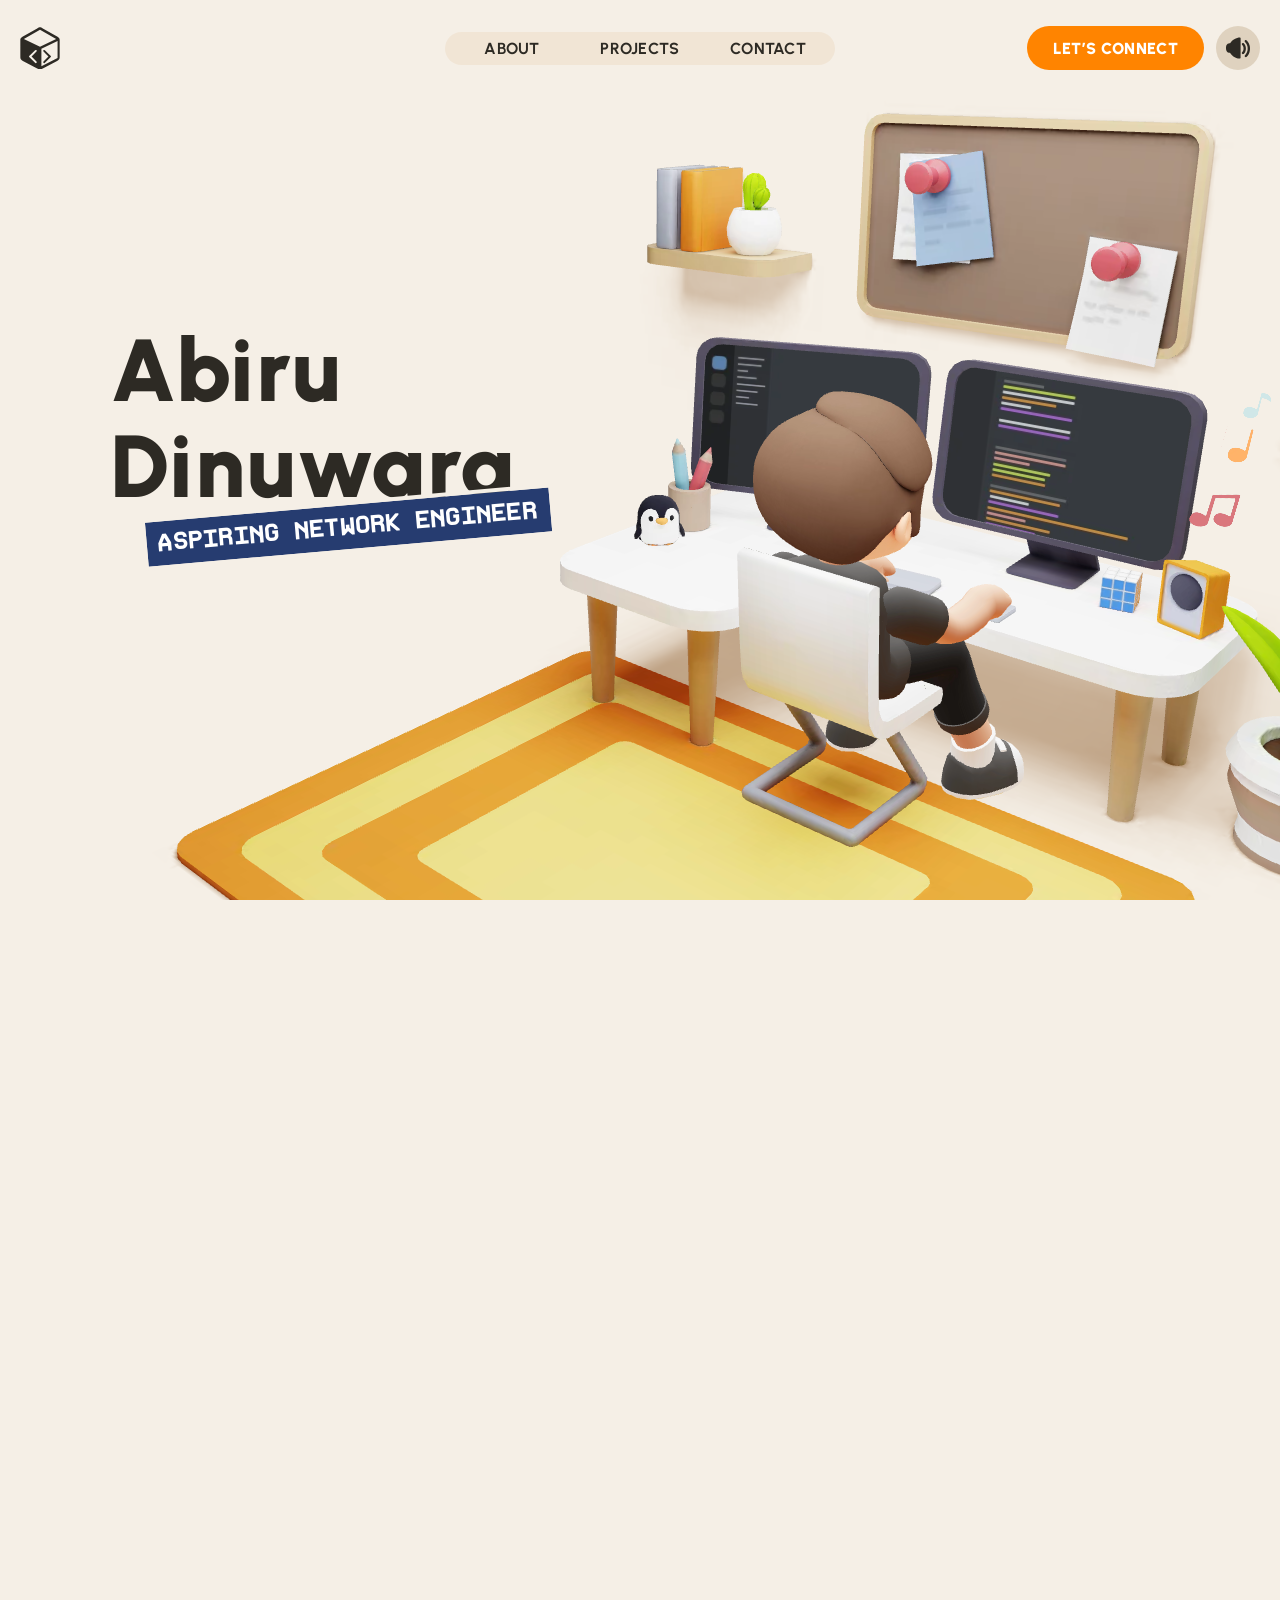
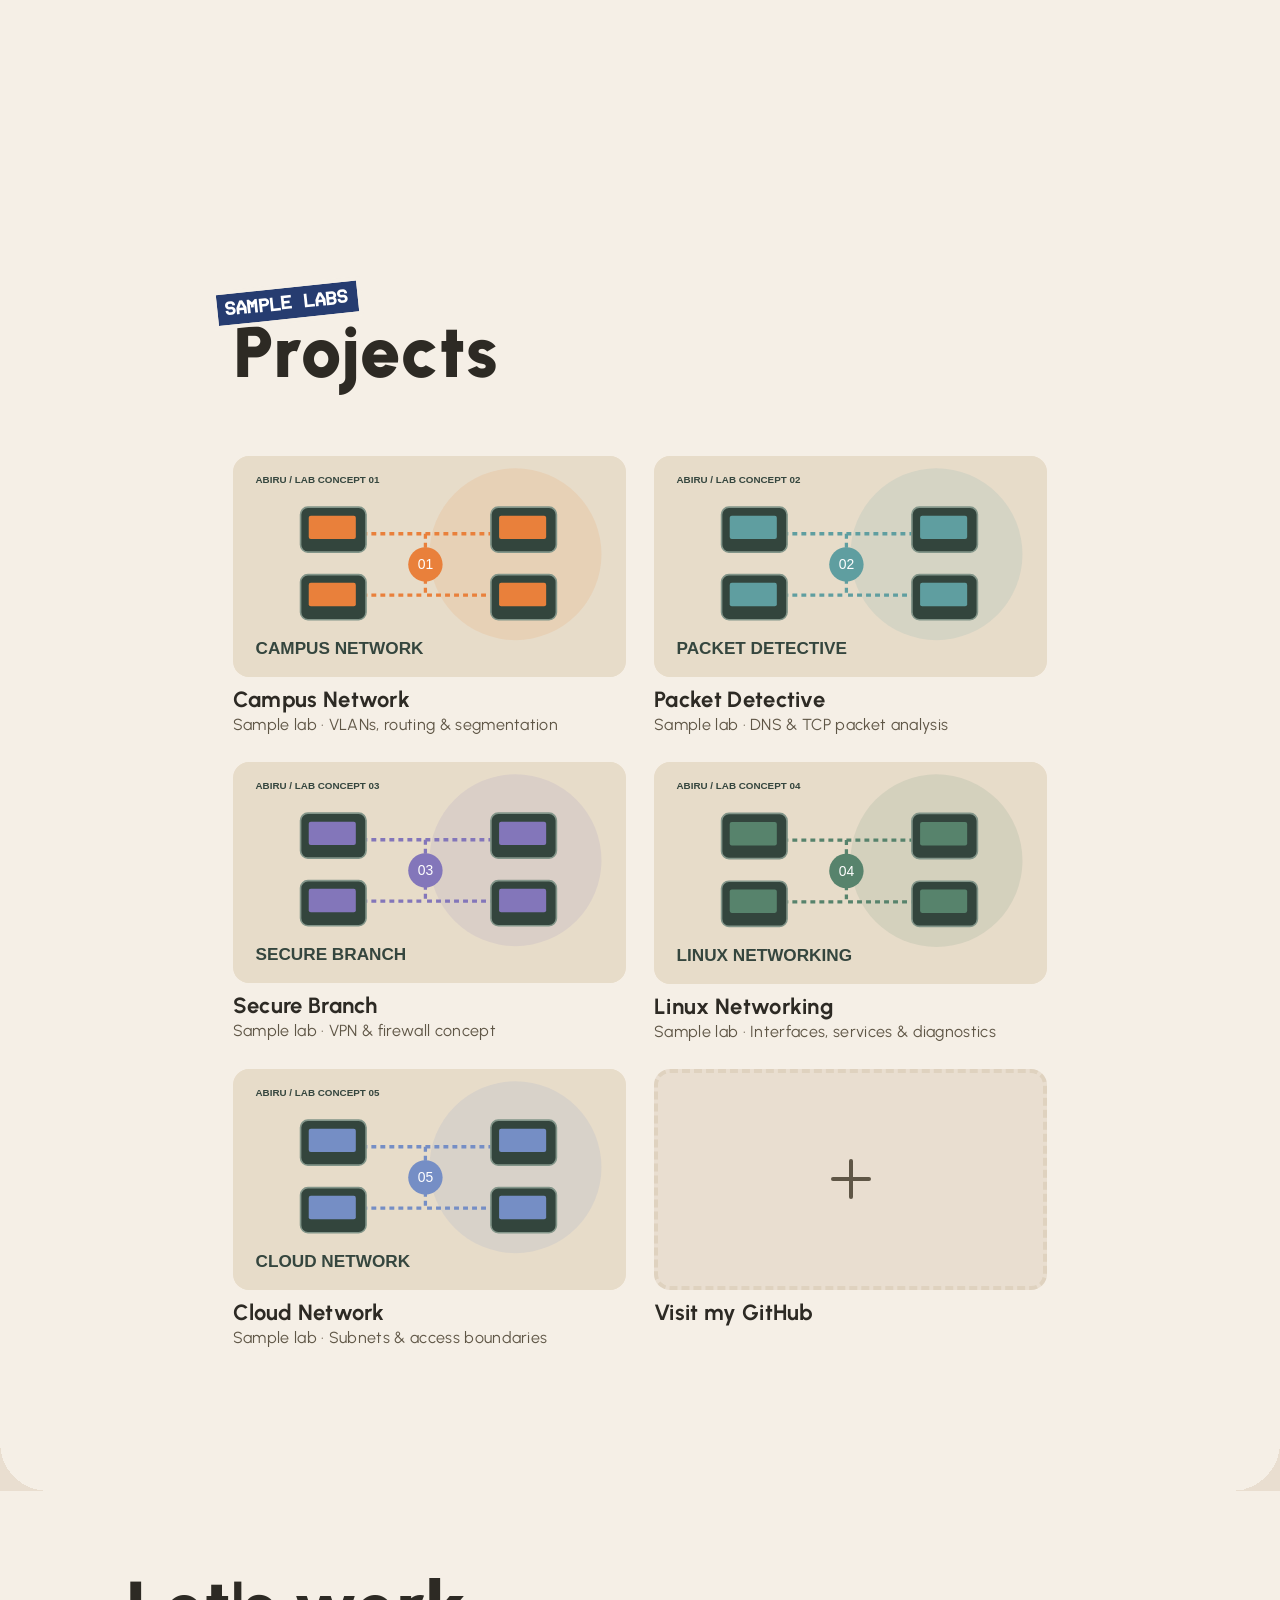
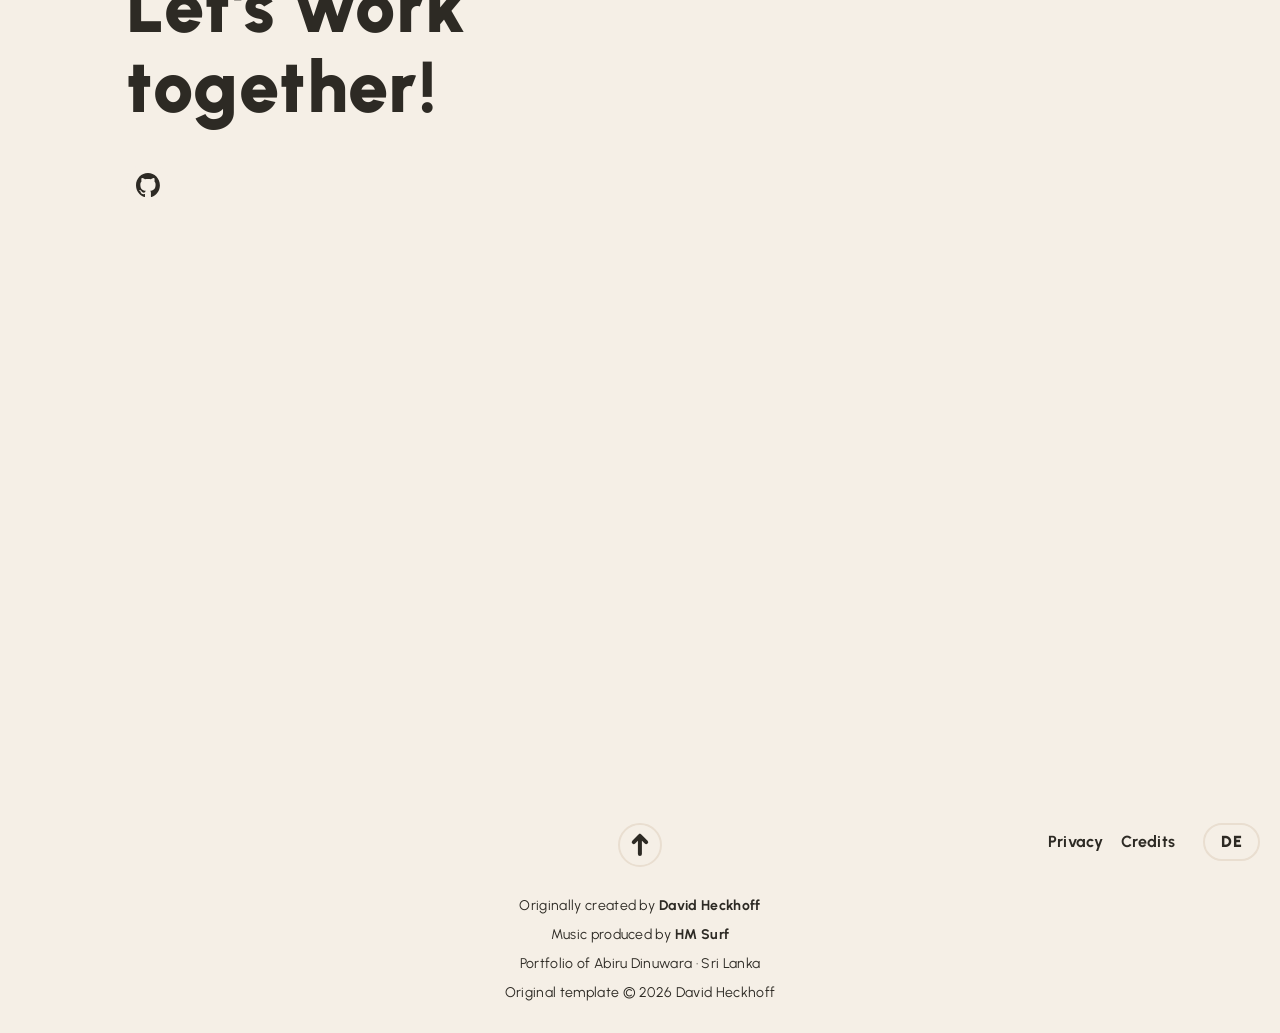
==== index.html @ 84450876 "Add files via upload" ====
<!doctype html>
<html lang="en">
  <head>
    <meta charset="UTF-8" />
    <meta name="viewport" content="width=device-width, initial-scale=1.0" />

    <title>Abiru Dinuwara — Aspiring Network Engineer</title>
    <meta
      name="description"
      content="Computer science student exploring networking, security, and infrastructure through practical labs."
    />
    <meta name="robots" content="index, follow" />
    <link rel="canonical" href="https://abirudinuwara.github.io/abirudinuwara/" />

    <meta property="og:title" content="Abiru Dinuwara — Aspiring Network Engineer" />
    <meta
      property="og:description"
      content="Computer science student exploring networking, security, and infrastructure through practical labs."
    />
    <meta property="og:type" content="website" />
    <meta property="og:url" content="https://abirudinuwara.github.io/abirudinuwara/" />

    <meta name="twitter:card" content="summary" />
    <meta name="twitter:title" content="Abiru Dinuwara — Aspiring Network Engineer" />
    <meta
      name="twitter:description"
      content="Computer science student exploring networking, security, and infrastructure through practical labs."
    />

    <link rel="preload" href="./fonts/urbanist-400.woff2" as="font" type="font/woff2" crossorigin="anonymous" />
    <link rel="preload" href="./fonts/urbanist-700.woff2" as="font" type="font/woff2" crossorigin="anonymous" />
    <link rel="preload" href="./fonts/urbanist-900.woff2" as="font" type="font/woff2" crossorigin="anonymous" />
    <link rel="preload" href="./fonts/pro-font-windows-400.woff2" as="font" type="font/woff2" crossorigin="anonymous" />
    <link rel="preload" href="./fonts/pro-font-windows-700.woff2" as="font" type="font/woff2" crossorigin="anonymous" />

    <link rel="icon" type="image/svg+xml" href="./meta/favicon.svg" />

    <meta name="theme-color" content="#dfd1bc" />
    <script type="module" crossorigin src="./chunks/index-lmR5Yg0l.js"></script>
    <link rel="stylesheet" crossorigin href="./assets/5HoOTuNc.css">
  </head>
  <body class="is-loading">
    <svg style="display: none" viewBox="0 0 56 61" xmlns="http://www.w3.org/2000/svg">
      <defs>
        <path
          id="logo-path"
          d="M3 14 24 2C28 0 28 0 32 2L53 14C56 16 56 17 56 19L56 43C56 46 55 47 51 49L32 59C28 61 28 61 24 59L5 49C1 47 0 46 0 43L0 19C0 17 0 16 3 14M28 4 5 17 28 28 51 17 28 4M53 20 30 31 30 56 53 44 53 20M40 42 33 35C33 35 32 34 33 33 34 32 35 33 36 34L36 34 43 41C44 42 44 42 43 43L35 51C35 51 34 52 33 51 32 50 33 49 33 49L40 42M16 42 23 35C23 35 24 34 23 33 22 32 21 33 20 34L13 41C12 42 12 42 13 43L21 51C21 51 22 52 23 51 24 50 23 49 23 49L16 42"
        ></path>
      </defs>
    </svg>
    <div id="app"></div>
    <noscript><p style="padding:3rem">Abiru Dinuwara — Aspiring Network Engineer. Enable JavaScript to explore this interactive portfolio. <a href="https://github.com/abirudinuwara">GitHub profile</a></p><style>.preloader{display:none!important}body{overflow:auto!important}</style></noscript>
    <div class="preloader">
      <svg class="preloader-svg" viewBox="0 0 56 61" xmlns="http://www.w3.org/2000/svg">
        <mask id="preloader-mask">
          <rect fill="black" height="61" width="61"></rect>
          <rect fill="white" height="61" width="61" class="preloader-rect" style="transform: scaleY(0)"></rect>
        </mask>

        <use href="#logo-path" class="preloader-path" opacity="0.3"></use>
        <use href="#logo-path" class="preloader-path" mask="url(#preloader-mask)"></use>
      </svg>
    </div>
  </body>
</html>
---- assets/5HoOTuNc.css ----
*,*:before,*:after{margin:0;padding:0;box-sizing:border-box;-webkit-tap-highlight-color:rgba(255,255,255,0)}a{text-decoration:none;color:inherit}:where([hidden]:not([hidden=until-found])){display:none!important}:where(html){-webkit-text-size-adjust:none}@supports not (min-block-size: 100dvb){:where(html){block-size:100%}}@media (prefers-reduced-motion: no-preference){:where(html:focus-within){scroll-behavior:smooth}}:where(body){-webkit-font-smoothing:antialiased}:where(input,button,textarea,select){font:inherit;color:inherit}:where(textarea){resize:block}:where(button,select,summary,[role=button],[role=option]){cursor:pointer}:where(:disabled){cursor:not-allowed}:where(label:has(>input:disabled),label:has(+input:disabled)){cursor:not-allowed}:where(button){border-style:solid}:where(a){text-underline-offset:.2ex}:where(ul,ol){list-style:none}:where(img,svg,video,canvas,audio,iframe,embed,object){display:block}:where(img,picture,svg){max-inline-size:100%;block-size:auto}:where(p,h1,h2,h3,h4,h5,h6){overflow-wrap:break-word}:where(h1,h2,h3){line-height:calc(1em + .5rem)}:where(hr){border:none;border-block-start:1px solid;color:inherit;block-size:0;overflow:visible}:where(.visually-hidden:not(:focus,:active,:focus-within,.not-visually-hidden)){clip-path:inset(50%)!important;height:1px!important;width:1px!important;overflow:hidden!important;position:absolute!important;white-space:nowrap!important;border:0!important}:root{--height-header: 72px;--breakpoint-sm: 480px;--breakpoint-md: 840px;--breakpoint-lg: 1024px;--breakpoint-xl: 1280px;--breakpoint-xxl: 1600px;--breakpoint-xxxl: 1920px;--icon-size-xxs: 12px;--icon-size-xs: 16px;--icon-size-sm: 20px;--icon-size-md: 28px;--icon-size-lg: 36px;--ease-smooth: cubic-bezier(.6, 0, .25, 1);--ease-power2-out: cubic-bezier(.25, .46, .45, .94);--ease-power2-in: cubic-bezier(.165, .84, .44, 1);--transition-route-duration: .5s;--transition-route-ease: cubic-bezier(.6, 0, .25, 1);--z-index-background: 0;--z-index-layout: 10;--z-index-header-home: 20;--z-index-project-background: 50;--z-index-layout-project: 70;--z-index-header: 90;--z-index-preloader: 100;--line-height-copy: 1.3;--line-height-title: 1.1;--radius-sm: 6px;--radius-md: 12px;--radius-lg: 16px;--radius-xl: 24px;--radius-xxl: 24px;--font-size-xxs: 12px;--font-size-xs: 12px;--font-size-sm: 14px;--font-size-md: 16px;--font-size-lg: 18px;--font-size-xl: 20px;--font-size-xxl: 26px;--font-size-title-xxs: 18px;--font-size-title-xs: 22px;--font-size-title-sm: 28px;--font-size-title-md: 44px;--font-size-title-lg: 56px;--font-size-title-xl: 72px;--font-size-title-xxl: 88px;--font-size-title-xxxl: 112px;--space-outer: 16px;--space-xxs: 4px;--space-xs: 8px;--space-sm: 12px;--space-md: 18px;--space-lg: 28px;--space-xl: 36px;--space-xxl: 48px;--space-xxxl: 64px;--stroke-sm: 1px;--stroke-md: 2px;--stroke-lg: 4px;--stroke-xl: 6px;--stroke-xxl: 8px}@media (min-width: 840px){:root{--radius-xxl: 48px;--height-header: 96px}}@media (min-width: 1280px){:root{--space-outer: 20px}}@media (min-width: 1600px){:root{--space-outer: 32px}}:root{--color-text-400: #2d2a24;--color-text-300: #5f5646;--color-grayscale-500: rgb(223, 210, 191);--color-grayscale-400: rgb(233, 222, 208);--color-beige-700: rgb(223, 209, 188);--color-beige-600: rgb(233, 222, 208);--color-beige-500: rgb(241, 229, 213);--color-beige-400: #f5efe6;--color-background-400: #f5efe6;--color-black-400: #2d2a24;--color-gray-500: #67727c;--color-gray-400: #a9b0b7;--color-orange-400: #ff8400;--color-white-400: #ffffff;--color-cyan-500: #0086bb;--color-cyan-400: rgb(52, 191, 255);--color-text-cyan-400: #e1f5ff;--color-text-cyan-300: #81bdd8;--color-dark-blue-600: #234ba2;--color-dark-blue-500: #052e87;--color-dark-blue-400: #002474;--color-hologram-top: rgb(0, 53, 133);--color-hologram-bottom: rgba(0, 82, 145, .6)}@font-face{font-family:Urbanist;src:url(../fonts/urbanist-400.woff2) format("woff2");font-weight:400;font-style:normal;font-display:swap}@font-face{font-family:Urbanist;src:url(../fonts/urbanist-700.woff2) format("woff2");font-weight:700;font-style:normal;font-display:swap}@font-face{font-family:Urbanist;src:url(../fonts/urbanist-900.woff2) format("woff2");font-weight:900;font-style:normal;font-display:swap}@font-face{font-family:ProFontWindows;src:url(../fonts/pro-font-windows-400.woff2) format("woff2");font-weight:400;font-style:normal;font-display:swap}@font-face{font-family:ProFontWindows;src:url(../fonts/pro-font-windows-700.woff2) format("woff2");font-weight:700;font-style:normal;font-display:swap}.grid{display:grid;grid-template-columns:repeat(12,1fr);width:100%;gap:var(--space-md);margin:0 auto;max-width:calc(var(--breakpoint-xxxl))}@media (min-width: 840px){.grid{gap:var(--space-xl)}}html.lenis,html.lenis body{height:auto}.lenis:not(.lenis-autoToggle).lenis-stopped{overflow:clip}.lenis [data-lenis-prevent],.lenis [data-lenis-prevent-wheel],.lenis [data-lenis-prevent-touch]{overscroll-behavior:contain}.lenis.lenis-smooth iframe{pointer-events:none}.lenis.lenis-autoToggle{transition-property:overflow;transition-duration:1ms;transition-behavior:allow-discrete}.project-cubewar{--color-text-400: rgb(255, 255, 255);--color-text-300: rgb(195, 204, 219);--color-accent-400: #008dff;--color-accent-text-400: white;--color-hover: #060f1f;--color-grayscale-500: #2b4169;--color-grayscale-400: #2b4169;--color-background-400: #364e7c;--color-background-300: #1c2f4f}.project-quibbo{--color-text-400: rgb(20, 29, 37);--color-text-300: rgb(72, 85, 97);--color-accent-400: rgb(31, 129, 249);--color-accent-text-400: white;--color-hover: rgb(20, 29, 37);--color-grayscale-500: rgb(226, 233, 238);--color-grayscale-400: rgb(226, 233, 238);--color-background-400: rgb(243, 247, 250);--color-background-300: white}.project-particles{--color-text-400: white;--color-text-300: rgb(149, 155, 150);--color-accent-400: #22904b;--color-accent-text-400: white;--color-hover: #000000;--color-grayscale-500: #2c2f2c;--color-grayscale-400: #2c2f2c;--color-background-400: #191c19;--color-background-300: #141614}.project-pokedex{--color-text-400: #0c1b3a;--color-text-300: rgb(105, 111, 116);--color-hover: #011030;--color-hover-text: #ffffff;--color-accent-400: #ff5350;--color-accent-text-400: white;--color-grayscale-500: #d9dde7;--color-grayscale-400: #d9dde7;--color-background-400: #e9edf6;--color-background-300: #f9fbfe}.project-sharkie{--color-text-400: #ffffff;--color-text-300: #c6d2f2;--color-hover: #00173f;--color-hover-text: #ffffff;--color-accent-400: #176cfe;--color-accent-text-400: white;--color-grayscale-500: #364f94;--color-grayscale-400: #263e82;--color-background-400: #263e82;--color-background-300: rgb(22, 41, 94)}.project-streakon{--color-text-400: #ffffff;--color-text-300: rgb(197, 197, 197);--color-hover: rgb(41, 41, 41);--color-hover-text: #ffffff;--color-accent-400: #fec600;--color-accent-text-400: rgb(44, 44, 44);--color-grayscale-500: rgb(25, 25, 25);--color-grayscale-400: rgb(33, 33, 33);--color-background-400: #141414;--color-background-300: #090909}.preloader{position:fixed;z-index:var(--z-index-preloader);top:0;left:0;width:100%;height:100%;background-color:var(--color-beige-400);display:flex;justify-content:center;align-items:center;transition:opacity .3s ease-in-out;opacity:1}.preloader-svg{width:120px;height:120px;transition:transform .2s var(--ease-power2-in),opacity .2s var(--ease-power2-in)}.preloader-rect{transform-origin:bottom center;transition:transform .3s ease-in-out}.preloader-path{fill:var(--color-text-400)}.preloader-hidden{opacity:0;pointer-events:none!important}.preloader-hidden *{pointer-events:none!important}.preloader-hidden svg{transform:scale(.4);opacity:0}html{background:var(--color-background-400);color:var(--color-text-400);--icon-color: var(--color-text-400);font-family:Urbanist;letter-spacing:.02em;overflow-y:scroll!important;--vh: 1vh;--dvh: 1vh;--svh: 1vh;--lvh: 1vh;--dvh: 1dvh;--svh: 1svh;--lvh: 1lvh;--vw: 1vw;--dvw: 1vw;--svw: 1vw;--lvw: 1vw;--dvw: 1dvw;--svw: 1svw;--lvw: 1lvw}.is-loading{overscroll-behavior:none;position:fixed;width:calc(var(--svw) * 100);height:calc(var(--svh) * 100)}::selection{background:#2d2a24;color:#fff;text-shadow:none}::-moz-selection{background:#2d2a24;color:#fff;text-shadow:none}.children-unclickable{pointer-events:all}.children-unclickable *{pointer-events:none}.button-wrapper[data-v-8f5c0673]{border:none;border-radius:100px;letter-spacing:.02em;font-size:var(--font-size-md);font-weight:800;text-align:center;white-space:nowrap;text-transform:uppercase;background-color:transparent;transition:background-color .1s ease-in-out,color .1s ease-in-out,border-color .1s ease-in-out}.button-wrapper-rounded[data-v-8f5c0673]{border-radius:50%;aspect-ratio:1}.button-wrapper-accent[data-v-8f5c0673]{background-color:var(--color-accent-400, var(--color-orange-400));color:var(--color-accent-text-400, var(--color-white-400));--icon-color: var(--color-accent-text-400, var(--color-white-400))}@media (hover: hover) and (pointer: fine){.button-wrapper-accent[data-v-8f5c0673]:hover{background-color:var(--color-hover, var(--color-black-400));color:var(--color-hover-text, var(--color-white-400));--icon-color: var(--color-hover-text, var(--color-white-400))}}.button-wrapper-theme[data-v-8f5c0673]{background-color:var(--color-grayscale-500);color:var(--color-text-400);--icon-color: var(--color-text-400)}@media (hover: hover) and (pointer: fine){.button-wrapper-theme[data-v-8f5c0673]:hover{background-color:var(--color-hover, var(--color-black-400));color:var(--color-white-400);--icon-color: var(--color-white-400)}}.button-wrapper-background[data-v-8f5c0673]{background-color:var(--color-background-400);color:var(--color-text-400);--icon-color: var(--color-text-400)}@media (hover: hover) and (pointer: fine){.button-wrapper-background[data-v-8f5c0673]:hover{background-color:var(--color-text-400);color:var(--color-background-400);--icon-color: var(--color-background-400)}}.button-wrapper-gray[data-v-8f5c0673]{background-color:var(--color-gray-400);color:var(--color-white-400);--icon-color: var(--color-white-400)}@media (hover: hover) and (pointer: fine){.button-wrapper-gray[data-v-8f5c0673]:hover{background-color:var(--color-gray-500)}}.button-wrapper-border[data-v-8f5c0673]{border:2px solid var(--color-grayscale-400);color:var(--color-text-400);--icon-color: var(--color-text-400)}@media (hover: hover) and (pointer: fine){.button-wrapper-border[data-v-8f5c0673]:hover{background-color:var(--color-hover, var(--color-black-400));color:var(--color-white-400);--icon-color: var(--color-white-400);border-color:var(--color-hover, var(--color-black-400))}}.button[data-v-4912492e]{display:flex;align-items:center;justify-content:center}.button-size-sm[data-v-4912492e]{height:38px;padding:0 16px}.button-size-md[data-v-4912492e]{height:44px;padding:0 26px}.button-size-lg[data-v-4912492e]{height:50px;padding:0 34px}.logo-svg[data-v-11645b5a]{fill:var(--icon-color)}.button-round[data-v-801e9213]{display:flex;align-items:center;justify-content:center;aspect-ratio:1;border-radius:50%}.button-round-size-sm[data-v-801e9213]{width:32px;padding:6px}.button-round-size-md[data-v-801e9213]{width:44px;padding:10px}.button-round-size-lg[data-v-801e9213]{width:52px;padding:14px}.volume-body[data-v-d3482ce3]{transition:transform .2s ease-in-out,fill .2s ease-in-out;transform:translate(30px)}.volume-body-active[data-v-d3482ce3]{transform:translate(0)}.volume-wave-1[data-v-d3482ce3],.volume-wave-2[data-v-d3482ce3]{transition:transform .2s ease-in-out,opacity .2s ease-in-out,fill .2s ease-in-out;transform:translate(-20px);opacity:0}.volume-wave-1[data-v-d3482ce3] *,.volume-wave-2[data-v-d3482ce3] *{transition:fill .2s ease-in-out}.volume-wave-1-active[data-v-d3482ce3],.volume-wave-2-active[data-v-d3482ce3]{transform:translate(0);opacity:1}.music-toggle-dark[data-v-86d02f38]{background-color:var(--color-dark-blue-500);color:var(--color-white-400);--icon-color: var(--color-white-400)}.header[data-v-c8579968]{position:fixed;top:0;display:flex;align-items:center;justify-content:space-between;left:50%;transform:translate(-50%);width:var(--breakpoint-xxxl);padding:0 var(--space-outer);max-width:100%;z-index:var(--z-index-header);height:var(--height-header);pointer-events:none;--scrolled: 0}.header-scrolled[data-v-c8579968]{--scrolled: 1}.header-back[data-v-c8579968]{pointer-events:none;opacity:0;transition:opacity .2s ease-in-out;transition-delay:.1s;pointer-events:auto}.header-back-icon[data-v-c8579968]{width:100%;transform:rotate(180deg)}.header-back-isProjectPage[data-v-c8579968]{pointer-events:auto;opacity:1}.header-left[data-v-c8579968]{position:absolute;left:var(--space-outer);top:50%;transform:translateY(-50%)}.header-get-in-touch[data-v-c8579968]{width:fit-content}.header-get-in-touch-isProjectPage[data-v-c8579968]{opacity:1!important}.header-right[data-v-c8579968]{position:absolute;right:var(--space-outer);top:50%;transform:translateY(-50%);pointer-events:auto;display:flex;align-items:center;gap:var(--space-sm)}.header-music-toggle[data-v-c8579968]{display:flex}.header-dark[data-v-c8579968]{color:var(--color-white-400);--icon-color: var(--color-white-400)}.header-get-in-touch[data-v-c8579968]{display:none}@media (min-width: 840px){.header-get-in-touch[data-v-c8579968]{display:flex}}.header-logo[data-v-c8579968]{cursor:pointer;display:flex;gap:var(--space-xs);transition:color .2s ease-in-out;opacity:var(--scrolled);pointer-events:none}.header-logo-clickable[data-v-c8579968]{pointer-events:all}@media (min-width: 840px){.header-logo[data-v-c8579968]{gap:var(--space-sm)}}.header-logo-isProjectPage[data-v-c8579968]{transition:opacity .2s ease-in-out;pointer-events:none;opacity:0}.header-logo-image[data-v-c8579968]{width:36px}@media (min-width: 840px){.header-logo-image[data-v-c8579968]{width:40px}}.header-logo-text[data-v-c8579968]{font-weight:900;font-size:18px}@media (min-width: 840px){.header-logo-text[data-v-c8579968]{font-size:20px}}.cursor-wrapper[data-v-f7210900]{position:fixed;top:0;left:0;pointer-events:none;z-index:9999;will-change:transform;display:none}@media (hover: hover) and (pointer: fine){.cursor-wrapper[data-v-f7210900]{display:block}}.cursor-scale[data-v-f7210900]{position:relative;transform-origin:center;will-change:transform;transition:transform .1s ease-in-out}.cursor[data-v-f7210900]{position:absolute;top:0;left:0;transform:translate(-50%,-50%);opacity:0;transition:opacity .1s ease-in-out}.cursor-active[data-v-f7210900]{opacity:1}.cursor-circle-black[data-v-f7210900]{width:26px;height:26px;border-radius:50%;border:4px solid var(--color-text-400)}.cursor-circle-white[data-v-f7210900]{width:26px;height:26px;border-radius:50%;border:4px solid var(--color-white-400)}.cursor-arrow[data-v-f7210900]{width:54px;height:54px;transition:background-color .1s ease-in-out,opacity .1s ease-in-out;background-color:var(--color-accent-400, var(--color-orange-400));border-radius:50%;display:flex;align-items:center;justify-content:center}.cursor-arrow-icon[data-v-f7210900]{color:var(--color-accent-text-400, var(--color-white-400));--icon-color: var(--color-accent-text-400, var(--color-white-400));width:24px}.cursor-arrow-external[data-v-f7210900]{width:54px;height:54px;transition:background-color .1s ease-in-out,opacity .1s ease-in-out;background-color:var(--color-accent-400, var(--color-orange-400));border-radius:50%;display:flex;align-items:center;justify-content:center}.cursor-arrow-external-icon[data-v-f7210900]{color:var(--color-accent-text-400, var(--color-white-400));--icon-color: var(--color-accent-text-400, var(--color-white-400));width:24px;transform:rotate(-45deg)}.layout[data-v-1d5c965f]{width:100%;display:flex;flex-direction:column;align-items:center;z-index:var(--z-index-layout);position:relative}.appearing-text[data-v-541b11c7]{position:relative}.appearing-text-value[data-v-541b11c7]{position:absolute}.appearing-text-clone[data-v-541b11c7]{visibility:hidden}.banner[data-v-aead22f6]{width:fit-content;transform-origin:center center;position:relative}.banner-background[data-v-aead22f6]{position:absolute;outline:var(--stroke-lg) solid var(--color-beige-400);background-color:#263c70;top:0;left:0;width:100%;height:100%;transform-origin:left center}.banner-size-sm[data-v-aead22f6]{padding:2px var(--space-xxs)}@media (min-width: 1024px){.banner-size-sm[data-v-aead22f6]{padding:var(--space-xxs) var(--space-xs)}}.banner-size-md[data-v-aead22f6]{padding:var(--space-xxs) var(--space-xs)}@media (min-width: 1024px){.banner-size-md[data-v-aead22f6]{padding:var(--space-xs) var(--space-sm)}}.banner-copy[data-v-aead22f6]{font-weight:700;color:var(--color-white-400);font-family:ProFontWindows;text-transform:uppercase}.banner-copy-size-sm[data-v-aead22f6]{font-size:var(--font-size-title-xxs)}@media (min-width: 1280px){.banner-copy-size-sm[data-v-aead22f6]{font-size:var(--font-size-title-xs)}}.banner-copy-size-md[data-v-aead22f6]{font-size:var(--font-size-title-xxs)}@media (min-width: 1024px){.banner-copy-size-md[data-v-aead22f6]{font-size:var(--font-size-title-xs)}}@media (min-width: 1280px){.banner-copy-size-md[data-v-aead22f6]{font-size:var(--font-size-title-sm)}}.hero[data-v-99519ec5]{max-height:calc(var(--lvh) * 100);height:calc(var(--lvh) * 100);width:100%;display:flex;position:relative;overflow:hidden}.hero-content[data-v-99519ec5]{align-items:center;justify-content:center;height:46%}@media (orientation: landscape){.hero-content[data-v-99519ec5]{height:100%}}@media (orientation: landscape) and (min-width: 840px){.hero-content[data-v-99519ec5]{padding-bottom:30%}}@media (orientation: landscape) and (min-width: 1024px){.hero-content[data-v-99519ec5]{padding-bottom:5%}}.hero-content-inner[data-v-99519ec5]{transform-origin:center center;grid-column:1/13;gap:var(--space-xxl);display:flex;flex-direction:column;align-items:center;justify-content:center;width:fit-content;position:relative;left:50%;transform:translate(-50%)}@media (orientation: landscape){.hero-content-inner[data-v-99519ec5]{left:0;transform:translate(0);grid-column:2/13;width:fit-content}}.hero-content-copys[data-v-99519ec5]{display:flex;flex-direction:column;gap:var(--space-sm)}@media (min-width: 840px){.hero-content-copys[data-v-99519ec5]{gap:var(--space-md)}}.hero-content-button[data-v-99519ec5]{width:fit-content}.hero-title[data-v-99519ec5]{font-weight:900;letter-spacing:.02em;font-size:var(--font-size-title-lg)}@media (orientation: landscape){.hero-title[data-v-99519ec5]{font-size:var(--font-size-title-lg)}}@media (orientation: landscape) and (min-height: 480px) and (min-width: 480px){.hero-title[data-v-99519ec5]{font-size:var(--font-size-title-xl)}}@media (orientation: landscape) and (min-height: 480px) and (min-width: 1280px){.hero-title[data-v-99519ec5]{font-size:var(--font-size-title-xxl)}}.hero-banner[data-v-99519ec5]{position:absolute;bottom:0;right:-16px;z-index:10;transform:rotate(-5deg) translateY(65%)}@media (min-width: 480px){.hero-banner[data-v-99519ec5]{right:-24px;transform:rotate(-5deg) translateY(70%)}}@media (min-width: 1024px){.hero-banner[data-v-99519ec5]{right:-32px;transform:rotate(-5deg) translateY(80%)}}.projected-element[data-v-39d7536c]{width:100%;height:100%}@media (orientation: landscape){.projected-element[data-v-39d7536c]{width:0;height:0;position:relative}}.box-description[data-v-a49034d1]{--line-length: min(48px, calc(var(--svw) * 5));gap:var(--space-xxs);position:absolute;bottom:var(--count-height);width:calc(100% - var(--space-outer) * 2);left:var(--space-outer)}@media (orientation: landscape){.box-description[data-v-a49034d1]{position:relative;left:0;bottom:0;width:480px;max-width:calc(var(--svw) * 38);transform:translate(-100%,-50%);padding-top:3px;padding-right:var(--line-length)}}@media (orientation: landscape) and (min-height: 480px){.box-description[data-v-a49034d1]{width:410px;max-width:calc(var(--svw) * 32)}}.box-description-line[data-v-a49034d1]{width:100%;height:1px;background-color:var(--color-cyan-400)}@media (orientation: landscape){.box-description-line[data-v-a49034d1]{display:none}}.box-description-details[data-v-a49034d1]{padding:var(--space-sm) var(--space-md);display:flex;align-items:center;justify-content:space-between}@media (orientation: landscape){.box-description-details[data-v-a49034d1]{display:none}}.box-description-details-name[data-v-a49034d1]{font-size:var(--font-size-title-xs);font-weight:700}.box-description-details-location[data-v-a49034d1]{display:flex;align-items:center;gap:var(--space-xs)}.box-description-details-location-icon[data-v-a49034d1]{width:var(--icon-size-xs);--icon-color: var(--color-white-400);transform:translateY(-1px)}.box-description-details-location-copy[data-v-a49034d1]{font-size:var(--font-size-md)}.box-description[data-v-a49034d1]:after,.box-description[data-v-a49034d1]:before{display:none}@media (orientation: landscape){.box-description[data-v-a49034d1]:after,.box-description[data-v-a49034d1]:before{display:block}}.box-description[data-v-a49034d1]:after{content:"";position:absolute;top:50%;transform:translateY(-50%);right:0;width:11px;height:11px;background-color:var(--color-cyan-400);border-radius:50%}.box-description[data-v-a49034d1]:before{content:"";position:absolute;top:50%;transform:translateY(-50%);right:0;width:var(--line-length);height:0;border-top:var(--stroke-sm) solid var(--color-cyan-400)}.box-description-content[data-v-a49034d1]{border:var(--stroke-sm) solid var(--color-cyan-400);border-radius:var(--radius-md);background:linear-gradient(to bottom,var(--color-hologram-top) 0%,var(--color-hologram-bottom) 100%)}@media (orientation: landscape){.box-description-content[data-v-a49034d1]{padding:var(--space-xs) var(--space-sm)}}@media (orientation: landscape) and (min-width: 840px){.box-description-content[data-v-a49034d1]{padding:var(--space-sm) var(--space-md)}}.box-description-copy[data-v-a49034d1]{will-change:opacity;font-size:var(--font-size-md);padding:var(--space-sm) var(--space-md)}@media (orientation: landscape){.box-description-copy[data-v-a49034d1]{padding:0;font-size:var(--font-size-sm)}}@media (orientation: landscape) and (min-height: 480px){.box-description-copy[data-v-a49034d1]{font-size:var(--font-size-lg)}}.box-services[data-v-2bbb3f09]{--line-length: min(48px, calc(var(--svw) * 5));position:absolute;bottom:var(--count-height);width:calc(100% - var(--space-outer) * 2);left:var(--space-outer)}@media (orientation: landscape){.box-services[data-v-2bbb3f09]{width:480px;max-width:calc(var(--svw) * 37);padding-left:var(--line-length);position:relative;left:0;bottom:0;padding-top:3px;transform:translateY(-50%)}}@media (orientation: landscape) and (min-height: 480px){.box-services[data-v-2bbb3f09]{width:380px;max-width:calc(var(--svw) * 36)}}.box-services[data-v-2bbb3f09]:after,.box-services[data-v-2bbb3f09]:before{display:none}@media (orientation: landscape){.box-services[data-v-2bbb3f09]:after,.box-services[data-v-2bbb3f09]:before{display:block}}.box-services[data-v-2bbb3f09]:after{content:"";position:absolute;top:50%;transform:translateY(-50%);left:0;width:11px;height:11px;background-color:var(--color-cyan-400);border-radius:50%}.box-services[data-v-2bbb3f09]:before{content:"";position:absolute;top:50%;transform:translateY(-50%);left:0;height:0;border-top:var(--stroke-sm) solid var(--color-cyan-400)}@media (orientation: landscape){.box-services[data-v-2bbb3f09]:before{width:var(--line-length)}}.box-services-content[data-v-2bbb3f09]{border:var(--stroke-sm) solid var(--color-cyan-400);border-radius:var(--radius-md);background:linear-gradient(to bottom,var(--color-hologram-top) 0%,var(--color-hologram-bottom) 100%);display:flex;flex-direction:column;gap:var(--space-sm);padding:var(--space-sm) var(--space-md)}@media (orientation: landscape){.box-services-content[data-v-2bbb3f09]{padding:var(--space-xs) var(--space-sm)}}@media (min-width: 840px){.box-services-content[data-v-2bbb3f09]{padding:var(--space-sm) var(--space-md)}}.box-services-list[data-v-2bbb3f09]{display:flex;flex-direction:column;gap:var(--space-xs)}.box-services-list-item[data-v-2bbb3f09]{display:flex;flex-direction:column;padding-left:18px;position:relative}.box-services-list-item[data-v-2bbb3f09]:before{content:"";position:absolute;left:2px;top:6px;width:4px;height:4px;background-color:var(--color-text-cyan-400);border-radius:50%}.box-services-list-item-name[data-v-2bbb3f09]{font-size:var(--font-size-md)}@media (orientation: landscape){.box-services-list-item-name[data-v-2bbb3f09]{font-size:var(--font-size-sm)}}@media (orientation: landscape) and (min-height: 480px){.box-services-list-item-name[data-v-2bbb3f09]{font-size:var(--font-size-lg)}}.box-services-title[data-v-2bbb3f09]{font-size:var(--font-size-title-xs);font-weight:700}@media (orientation: landscape){.box-services-title[data-v-2bbb3f09]{font-size:var(--font-size-title-xxs)}}@media (orientation: landscape) and (min-height: 480px){.box-services-title[data-v-2bbb3f09]{font-size:var(--font-size-title-xs)}}.box-details[data-v-86db1e85]{--line-length: min(48px, calc(var(--svw) * 5));display:none}@media (orientation: landscape){.box-details[data-v-86db1e85]{display:block;position:absolute;padding-bottom:3px;padding-right:var(--line-length);width:240px;max-width:calc(var(--svw) * 30);transform:translate(-100%,-50%)}}@media (orientation: landscape) and (min-height: 480px){.box-details[data-v-86db1e85]{width:240px}}.box-details[data-v-86db1e85]:after,.box-details[data-v-86db1e85]:before{display:none}@media (orientation: landscape){.box-details[data-v-86db1e85]:after,.box-details[data-v-86db1e85]:before{display:block}}.box-details[data-v-86db1e85]:after{content:"";position:absolute;top:50%;transform:translateY(-50%);right:0;width:11px;height:11px;background-color:var(--color-cyan-400);border-radius:50%}.box-details[data-v-86db1e85]:before{content:"";position:absolute;top:50%;transform:translateY(-50%);right:0;width:var(--line-length);height:0;border-bottom:var(--stroke-sm) solid var(--color-cyan-400)}.box-details-content[data-v-86db1e85]{border:var(--stroke-sm) solid var(--color-cyan-400);border-radius:var(--radius-md);background:linear-gradient(to bottom,var(--color-hologram-top) 0%,var(--color-hologram-bottom) 100%);gap:var(--space-xxs);display:flex;flex-direction:row;justify-content:space-between;padding:var(--space-sm) var(--space-md)}@media (orientation: landscape){.box-details-content[data-v-86db1e85]{flex-direction:column;justify-content:flex-start;padding:var(--space-xs) var(--space-sm)}}@media (min-width: 840px){.box-details-content[data-v-86db1e85]{padding:var(--space-sm) var(--space-md)}}.box-details-item[data-v-86db1e85]{display:flex;align-items:center;gap:var(--space-xs);flex-direction:row;white-space:nowrap;height:var(--icon-size-sm)}.box-details-icon[data-v-86db1e85]{width:var(--icon-size-xxs);transform:translateY(-1px);--icon-color: var(--color-white-400)}@media (min-width: 840px){.box-details-icon[data-v-86db1e85]{width:var(--icon-size-xs)}}.box-details-title[data-v-86db1e85]{font-size:var(--font-size-title-xxs);font-weight:700}@media (min-width: 840px){.box-details-title[data-v-86db1e85]{font-size:var(--font-size-title-sm)}}.box-details-items[data-v-86db1e85]{display:flex;font-size:var(--font-size-sm);flex-direction:column}@media (min-width: 840px){.box-details-items[data-v-86db1e85]{font-size:var(--font-size-md)}}.box-details-items-copy[data-v-86db1e85]{flex:.5}.progress-count[data-v-f1049d86]{font-size:var(--font-size-sm);font-weight:700;color:var(--color-text-cyan-400);font-family:ProFontWindows;text-align:center;align-items:center;height:var(--count-height);will-change:transform,opacity;padding:0 var(--space-lg)}@media (orientation: landscape){.progress-count[data-v-f1049d86]{display:none}}.progress-count-bar[data-v-f1049d86]{width:100%;height:1px;border-radius:var(--radius-md);grid-column:2/10;background-color:var(--color-hologram-bottom)}.progress-count-bar-fill[data-v-f1049d86]{background-color:var(--color-cyan-400);height:100%;border-radius:var(--radius-md)}.progress-count-percentage[data-v-f1049d86]{grid-column:10/12;white-space:nowrap}.about-content[data-v-1d8f724d]{position:absolute;color:var(--color-text-cyan-400);font-family:ProFontWindows;top:0;width:100%;padding:var(--space-outer);left:50%;transform:translate(-50%);height:calc(var(--lvh) * 100);--count-height: calc(max(calc((var(--lvh) - var(--svh)) * 100), 36px) + var(--space-outer))}.about-details[data-v-1d8f724d],.about-description[data-v-1d8f724d],.about-services[data-v-1d8f724d]{display:flex;justify-content:center;align-items:center;will-change:transform,opacity;height:100%;width:100%;position:absolute;top:0;left:0}@media (orientation: landscape){.about-details[data-v-1d8f724d],.about-description[data-v-1d8f724d],.about-services[data-v-1d8f724d]{width:100%;height:0;top:50%}}.about-progress-count[data-v-1d8f724d]{will-change:transform,opacity;position:absolute;bottom:0;left:var(--space-outer);width:calc(100% - var(--space-outer) * 2)}.notch[data-v-23b2a809]{aspect-ratio:1;overflow:hidden}.preview-card[data-v-03144b76]{--hover: 0;position:relative;border-radius:var(--radius-xl);z-index:var(--z-index-layout)}.preview-card[data-v-03144b76]:after{content:"";position:absolute;top:-8px;left:-8px;width:calc(100% + 16px);height:calc(100% + 16px);background-color:var(--color-grayscale-400);border-radius:var(--radius-xl);z-index:-1;opacity:0;pointer-events:none;transition:opacity .1s ease-in-out}@media (hover: hover) and (pointer: fine){.preview-card[data-v-03144b76]:hover{--hover: 1}.preview-card[data-v-03144b76]:hover:after{opacity:1}}.preview-card-content[data-v-03144b76]{display:flex;flex-direction:column;gap:var(--space-md);padding-top:var(--space-xs)}@media (hover: hover) and (pointer: fine){.preview-card-overlay[data-v-03144b76]{display:none}}.preview-card-notch[data-v-03144b76]{position:absolute;color:var(--color-beige-400);--icon-color: var(--color-beige-400);transform:scale(-1) rotate(90deg);height:var(--radius-lg)}.preview-card-notch-left[data-v-03144b76]{bottom:0;right:50px}.preview-card-notch-right[data-v-03144b76]{bottom:50px;right:0}.preview-card-edge[data-v-03144b76]{position:absolute;bottom:-1px;right:-1px;background-color:var(--color-beige-400);padding:6px 1px 1px 6px;border-radius:32px 0 0}.preview-card-button-arrow[data-v-03144b76]{transition:transform .1s ease-in-out;width:100%;transform:rotate(calc(var(--hover) * -45deg))}.preview-card-image[data-v-03144b76]{width:100%;height:100%;object-fit:cover}.preview-card-image-container[data-v-03144b76]{transition:transform .1s ease-in-out;transform:scale(calc(1 + var(--hover) * .02));aspect-ratio:16/9}.preview-card-image-wrapper[data-v-03144b76]{border-radius:var(--radius-lg);overflow:hidden;background-color:var(--color-beige-500)}.preview-card-top[data-v-03144b76]{position:relative;width:100%;aspect-ratio:16/9}.preview-card-top-empty[data-v-03144b76]{border:4px dashed var(--color-grayscale-500);border-radius:var(--radius-lg);background-color:var(--color-grayscale-400);display:flex;align-items:center;justify-content:center}.preview-card-top-empty-icon[data-v-03144b76]{width:var(--icon-size-lg);color:var(--color-text-300);--icon-color: var(--color-text-300);--stroke-width: 4px}.preview-card-copys[data-v-03144b76]{display:flex;flex-direction:column}.preview-card-title[data-v-03144b76]{font-size:var(--font-size-title-xs);font-weight:700;color:var(--color-text-400)}.preview-card-description[data-v-03144b76]{font-size:var(--font-size-md);color:var(--color-text-300);font-weight:500}.notch-section[data-v-ad05fe3a]{position:relative;width:100%;display:flex;flex-direction:row;justify-content:space-between}.notch-element[data-v-ad05fe3a]{width:var(--radius-xxl)}.notch-element-right[data-v-ad05fe3a]{transform:scaleX(-1)}.projects[data-v-3bf82988]{display:flex;flex-direction:column;align-items:center;justify-content:center;position:relative;width:100%;gap:var(--space-xl);padding-left:var(--space-outer);padding-right:var(--space-outer);background-color:var(--color-beige-400);min-height:calc(var(--lvh) * 100 + var(--radius-xxl));padding-top:96px;padding-bottom:96px}@media (min-width: 840px){.projects[data-v-3bf82988]{padding-top:144px;padding-bottom:144px;gap:var(--space-xxl)}}@media (min-width: 1024px){.projects[data-v-3bf82988]{gap:var(--space-xxxl)}}.projects-title[data-v-3bf82988]{position:relative;padding-top:var(--space-md);grid-column:1/13}@media (min-width: 840px){.projects-title[data-v-3bf82988]{grid-column:1/10}}@media (min-width: 1024px){.projects-title[data-v-3bf82988]{grid-column:3/8}}.projects-title-copy[data-v-3bf82988]{font-weight:900;letter-spacing:.02em;font-size:var(--font-size-title-md)}@media (min-width: 480px){.projects-title-copy[data-v-3bf82988]{font-size:var(--font-size-title-lg)}}@media (min-width: 1280px){.projects-title-copy[data-v-3bf82988]{font-size:var(--font-size-title-xl)}}.projects-title-banner[data-v-3bf82988]{position:absolute;top:0;left:-8px;transform:translateY(-20%) rotate(-4deg)}@media (min-width: 1024px){.projects-title-banner[data-v-3bf82988]{left:-16px;transform:translateY(-20%) rotate(-6deg)}}.projects-notch-start[data-v-3bf82988]{position:absolute;top:0;left:0;transform:translateY(-100%);color:var(--color-beige-400);--icon-color: var(--color-beige-400)}.projects-notch-end[data-v-3bf82988]{position:absolute;bottom:0;left:0;color:var(--color-beige-600);--icon-color: var(--color-beige-600)}.projects-cards[data-v-3bf82988]{max-width:100%;flex:1;grid-column:1/span 12;display:grid;gap:var(--space-lg);grid-template-columns:repeat(auto-fill,minmax(280px,1fr))}@media (min-width: 840px){.projects-cards[data-v-3bf82988]{grid-column:1/span 12}}@media (min-width: 1024px){.projects-cards[data-v-3bf82988]{grid-template-columns:repeat(auto-fit,minmax(300px,1fr));grid-column:3/span 8}}@media (min-width: 1280px){.projects-cards[data-v-3bf82988]{grid-template-columns:repeat(auto-fit,minmax(360px,1fr))}}.social[data-v-b193213a]{display:flex;gap:var(--space-md)}.contact[data-v-a593150f]{width:100%;max-width:calc(var(--svw) * 100);overflow:hidden;min-height:calc(var(--lvh) * 100);padding:var(--space-outer);padding-top:var(--space-lg)}@media (min-width: 840px){.contact[data-v-a593150f]{padding-top:var(--space-xxl)}}.contact-content[data-v-a593150f]{position:relative;padding-top:var(--space-md);grid-column:1/13;display:flex;flex-direction:column;gap:var(--space-md)}@media (min-width: 480px){.contact-content[data-v-a593150f]{grid-column:1/8}}@media (min-width: 840px){.contact-content[data-v-a593150f]{gap:var(--space-xl);grid-column:1/6;padding-top:var(--space-lg)}}@media (min-width: 1024px){.contact-content[data-v-a593150f]{grid-column:2/6}}.contact-title[data-v-a593150f]{font-weight:900;letter-spacing:.02em;font-size:var(--font-size-title-md)}@media (min-width: 480px){.contact-title[data-v-a593150f]{font-size:var(--font-size-title-lg)}}@media (min-width: 1280px){.contact-title[data-v-a593150f]{font-size:var(--font-size-title-xl)}}.clickable[data-v-2ecc7d19]{border:none;background:none;cursor:pointer;position:relative;z-index:0;transition:color .1s ease-in-out}.clickable[data-v-2ecc7d19]:after{content:"";position:absolute;top:-4px;left:-8px;width:calc(100% + 16px);height:calc(100% + 8px);background-color:var(--color-hover, var(--color-black-400));z-index:-1;border-radius:var(--radius-md);opacity:0;transition:opacity .1s ease-in-out}@media (hover: hover) and (pointer: fine){.clickable[data-v-2ecc7d19]:hover{color:var(--color-white-400)}.clickable[data-v-2ecc7d19]:hover:after{opacity:1}}.footer[data-v-81359a24]{background:var(--color-background-300, var(--color-beige-400));width:100%;display:flex;justify-content:center;position:relative}.footer-content[data-v-81359a24]{display:flex;flex-direction:column;align-items:center;gap:var(--space-xl);width:100%;max-width:calc(var(--breakpoint-xxxl));padding:calc(var(--space-outer) + var(--space-sm)) var(--space-outer);position:relative}.footer-back-to-top[data-v-81359a24]{cursor:pointer}@media (min-width: 840px){.footer-back-to-top[data-v-81359a24]{position:absolute;top:calc(var(--space-outer) + var(--space-sm));left:50%;transform:translate(-50%)}}.footer-back-to-top-icon[data-v-81359a24]{transform:rotate(-90deg)}.footer-top[data-v-81359a24]{display:flex;flex-direction:column;width:100%;justify-content:space-between;align-items:center;gap:var(--space-xl)}@media (min-width: 840px){.footer-top[data-v-81359a24]{gap:var(--space-md);flex-direction:row}}.footer-top-links[data-v-81359a24]{display:flex;flex-direction:column-reverse;align-items:center;gap:var(--space-md)}.footer-top-links-legal[data-v-81359a24]{display:flex;flex-direction:row;gap:var(--space-md)}@media (min-width: 840px){.footer-top-links[data-v-81359a24]{gap:var(--space-lg);flex-direction:row;position:relative;margin-left:auto}}.footer-link[data-v-81359a24]{font-weight:700}.footer-credits[data-v-81359a24]{display:flex;flex-direction:column;align-items:center;gap:var(--space-sm);width:100%;font-size:var(--font-size-sm);text-align:center}.footer-credits-built[data-v-81359a24],.footer-credits-music[data-v-81359a24]{display:flex;flex-direction:row;align-items:center;gap:var(--space-xxs)}.footer-notch[data-v-81359a24]{position:absolute;top:0;left:0;transform:translateY(-100%);color:var(--color-background-300, var(--color-beige-400));--icon-color: var(--color-background-300, var(--color-beige-400))}.header-link[data-v-7da04cd0]{letter-spacing:.02em;font-weight:700;border:none;background:none;transition:color .1s ease-in-out;font-size:var(--font-size-md);width:128px;white-space:nowrap;text-transform:uppercase;z-index:2;border-radius:100px;padding:var(--space-xxs) 0}.header-link[data-v-7da04cd0]:after{content:"";position:absolute;top:0;left:0;width:100%;height:100%;transition:background-color .1s ease-in-out,opacity .1s ease-in-out;background-color:var(--color-text-400);border-radius:100px;z-index:-1;opacity:0}.header-link-dark[data-v-7da04cd0]:after{background-color:var(--color-dark-blue-600)}.header-link-active[data-v-7da04cd0]:after{opacity:0!important}@media (hover: hover) and (pointer: fine){.header-link[data-v-7da04cd0]:hover{color:var(--color-white-400)}.header-link[data-v-7da04cd0]:hover:after{opacity:1}}.header-home[data-v-befa5166]{position:fixed;top:0;left:50%;transform:translate(-50%);z-index:var(--z-index-header-home);height:var(--height-header);align-items:center;justify-content:center;display:none;opacity:0;transition:opacity .3s ease-in-out,transform var(--transition-route-duration) var(--transition-route-ease)}.header-home-isProjectPage[data-v-befa5166]{transform:translate(-50%) translateY(-100%)}.header-home-mounted[data-v-befa5166]{opacity:1}@media (min-width: 1024px){.header-home[data-v-befa5166]{display:flex}}.header-home-links[data-v-befa5166]{position:relative;display:flex;padding:3px;background-color:var(--color-beige-500);border-radius:100px;color:var(--color-text-400);transition:color .1s ease-in-out,background-color .1s ease-in-out}.header-home-links-dark[data-v-befa5166]{background-color:var(--color-dark-blue-500);color:var(--color-white-400)}.header-home-bar[data-v-befa5166]{position:absolute;top:3px;left:3px;height:calc(100% - 6px);width:128px;background:var(--color-orange-400);border-radius:100px;transition:transform .3s var(--ease-smooth),opacity .1s ease-in-out,background-color .1s ease-in-out;z-index:1;opacity:0}.header-home-bar-dark[data-v-befa5166]{background-color:var(--color-cyan-500)}.header-home-bar-active[data-v-befa5166]{opacity:1}.header-home-link[data-v-befa5166]{position:relative;z-index:2;letter-spacing:.02em;font-weight:700;border:none;background:none;transition:color .1s ease-in-out;font-size:var(--font-size-md);width:128px;white-space:nowrap;text-transform:uppercase}.header-home-link-active[data-v-befa5166]{color:var(--color-white-400)}.scroll-icon-enter-active[data-v-a5f92c3d],.scroll-icon-leave-active[data-v-a5f92c3d]{transition:opacity .3s ease-in-out}.scroll-icon-enter-from[data-v-a5f92c3d],.scroll-icon-leave-to[data-v-a5f92c3d]{opacity:0}.scroll-icon[data-v-a5f92c3d]{position:absolute;top:0;left:0;height:calc(var(--svh) * 100);width:100%;display:flex;align-items:flex-end;padding-bottom:var(--space-outer);justify-content:center;z-index:var(--z-index-header);pointer-events:none}.scroll-icon[data-v-a5f92c3d] *{pointer-events:none}.scroll-icon-swipe-up[data-v-a5f92c3d]{width:calc(var(--icon-size-md) + 4px);--stroke-width: var(--stroke-md);fill:var(--color-beige-400);animation:swipeUp-a5f92c3d 1s infinite;animation-direction:alternate;animation-timing-function:var(--ease-power2-out)}@keyframes swipeUp-a5f92c3d{0%{transform:translateY(0)}to{transform:translateY(-10px)}}.scroll-icon-pointer[data-v-a5f92c3d]{display:flex;flex-direction:column;align-items:center;justify-content:center;gap:var(--space-xxs);transform:translateY(4px)}.scroll-icon-arrow[data-v-a5f92c3d]{transform:rotate(90deg);width:var(--icon-size-sm);--stroke-width: 3px}.scroll-icon-mouse[data-v-a5f92c3d]{border:3px solid var(--color-text-400);height:34px;border-radius:100px;width:22px;display:flex;padding-top:3px;justify-content:center}.scroll-icon-mouse-dot[data-v-a5f92c3d]{width:4px;height:12px;background-color:var(--color-text-400);border-radius:100px;animation:scrollIconDot-a5f92c3d 1s infinite;animation-direction:alternate;animation-timing-function:var(--ease-power2-out)}@keyframes scrollIconDot-a5f92c3d{0%{transform:translateY(0)}to{transform:translateY(3px)}}.three-canvas[data-v-f6f2006b]{width:calc(var(--svw) * 100);height:calc(var(--lvh) * 100);max-height:calc(var(--lvh) * 100);position:relative;overflow:hidden}.three-canvas-contact[data-v-f6f2006b]{position:absolute;bottom:var(--contact-bottom);left:0;width:100%;height:calc(var(--lvh) * 100);max-height:calc(var(--lvh) * 100)}.home-wrapper[data-v-f6f2006b]{transform-origin:center center}.home-wrapper-out[data-v-f6f2006b]{animation:home-wrapper-out-f6f2006b var(--transition-route-duration) var(--transition-route-ease)}.home-wrapper-in[data-v-f6f2006b]{animation:home-wrapper-in-f6f2006b var(--transition-route-duration) var(--transition-route-ease)}@keyframes home-wrapper-out-f6f2006b{0%{transform:scale(1)}to{transform:scale(.95)}}@keyframes home-wrapper-in-f6f2006b{0%{transform:scale(.95)}to{transform:scale(1)}}.home-contact[data-v-f6f2006b]{width:100%;min-height:calc(var(--lvh) * 100);max-height:calc(var(--lvh) * 100)}.about-spacer[data-v-f6f2006b]{max-height:calc(var(--lvh) * 250);min-height:calc(var(--lvh) * 250)}.intro-wrapper[data-v-f6f2006b]{width:100%;display:flex;flex-direction:column}.intro-wrapper-spacer[data-v-f6f2006b]{display:none}@media (min-width: 840px){.intro-wrapper-spacer[data-v-f6f2006b]{display:block;height:200px}}.intro-hero[data-v-f6f2006b]{position:absolute;top:0;left:0;width:100%;max-height:calc(var(--lvh) * 100);min-height:calc(var(--lvh) * 100);overflow:hidden}.intro-about-hidden[data-v-f6f2006b]{visibility:hidden}.intro-sticky[data-v-f6f2006b]{top:0;left:0;width:100%;max-height:calc(var(--lvh) * 100);min-height:calc(var(--lvh) * 100);overflow:hidden;z-index:-1;display:flex;align-items:flex-end}.intro-sticky-visible[data-v-f6f2006b]{position:sticky}.intro-sticky-content[data-v-f6f2006b]{width:calc(var(--svw) * 100);height:calc(var(--lvh) * 100);max-height:calc(var(--lvh) * 100);position:relative;overflow:hidden}.intro-sticky-content-contact[data-v-f6f2006b]{position:absolute;bottom:var(--contact-bottom);left:0;width:100%;height:calc(var(--lvh) * 100);max-height:calc(var(--lvh) * 100)}.tag[data-v-5556fafc]{border-radius:var(--radius-md);padding:calc(var(--space-xxs) - var(--stroke-md)) calc(var(--space-sm) - var(--stroke-md));border:var(--stroke-md) solid var(--color-grayscale-400)}.tag-copy[data-v-5556fafc]{font-size:var(--font-size-xs);font-weight:700}.tag-variant-three[data-v-5556fafc]{background-color:#ed9c55;color:#492708}.tag-variant-react[data-v-5556fafc]{background-color:#61dafb;color:#0f2e36}.tag-variant-websockets[data-v-5556fafc]{background-color:#2674a4;color:#fff}.tag-variant-redis[data-v-5556fafc]{background-color:#ce4036;color:#fff}.tag-variant-html[data-v-5556fafc],.tag-variant-css[data-v-5556fafc]{color:var(--color-text-400);border-color:var(--color-grayscale-400)}.tag-variant-javascript[data-v-5556fafc]{background-color:#ffdf4f;color:#362d03}.tag-variant-node[data-v-5556fafc]{background-color:#237d23;color:#fff}.tag-variant-next[data-v-5556fafc]{background-color:#fff;color:#000}.tag-variant-kubernetes[data-v-5556fafc]{background-color:#326ce5;color:#fff}.tag-variant-postgresql[data-v-5556fafc]{background-color:#2f6c92;color:#fff}.tag-variant-ogl[data-v-5556fafc]{background-color:#0e5495;color:#fff}.tag-variant-glsl[data-v-5556fafc]{background-color:#95630e;color:#fff}.project-hero[data-v-20ce1dd1]{padding:0 var(--space-outer);padding-bottom:48px;padding-top:calc(var(--height-header) + 24px)}@media (min-width: 840px){.project-hero[data-v-20ce1dd1]{padding-bottom:64px}}.project-hero-button[data-v-20ce1dd1]{flex:.5}@media (min-width: 840px){.project-hero-button[data-v-20ce1dd1]{width:fit-content}}.project-hero-buttons[data-v-20ce1dd1]{grid-row:3;display:flex;align-items:center;justify-content:center;gap:var(--space-sm);margin-top:var(--space-md);width:100%;grid-column:1/13}@media (min-width: 840px){.project-hero-buttons[data-v-20ce1dd1]{gap:var(--space-md);width:fit-content;grid-column:1/6;grid-row:2;margin-top:0}}@media (min-width: 1024px){.project-hero-buttons[data-v-20ce1dd1]{grid-column:2/6}}.project-hero-video[data-v-20ce1dd1]{grid-column:1/span 12;align-self:center}@media (min-width: 840px){.project-hero-video[data-v-20ce1dd1]{grid-column:1/8}}@media (min-width: 1024px){.project-hero-video[data-v-20ce1dd1]{grid-column:2/8}}.project-hero-tags[data-v-20ce1dd1]{display:flex;flex-wrap:wrap;gap:var(--space-sm)}.project-hero-title[data-v-20ce1dd1]{font-size:var(--font-size-title-lg);color:var(--color-text-400);line-height:var(--line-height-title);transform:translateY(0);animation:project-hero-title-visible-20ce1dd1 .5s var(--ease-smooth)}@media (min-width: 840px){.project-hero-title[data-v-20ce1dd1]{font-size:var(--font-size-title-xl)}}@keyframes project-hero-title-visible-20ce1dd1{0%{transform:translateY(100%)}to{transform:translateY(0)}}.project-hero-title-wrapper[data-v-20ce1dd1]{overflow:hidden}.project-hero-description[data-v-20ce1dd1]{color:var(--color-text-400);line-height:var(--line-height-copy);grid-column:1/13;align-self:center}@media (min-width: 840px){.project-hero-description[data-v-20ce1dd1]{grid-row:1;grid-column:6/12}}@media (min-width: 1024px){.project-hero-description[data-v-20ce1dd1]{grid-row:1;grid-column:7/12}}@media (min-width: 1280px){.project-hero-description[data-v-20ce1dd1]{grid-row:1;grid-column:7/11}}.project-hero-top[data-v-20ce1dd1]{display:flex;flex-direction:column;gap:var(--space-sm);grid-row:1;align-self:top;grid-column:1/13}@media (min-width: 840px){.project-hero-top[data-v-20ce1dd1]{grid-column:1/6}}@media (min-width: 1024px){.project-hero-top[data-v-20ce1dd1]{grid-column:2/6}}.imageText-image[data-v-a904da4a]{position:relative;display:flex;align-items:center;justify-content:center;grid-row:1;grid-column:1/13}.imageText-image-content[data-v-a904da4a]{overflow:hidden;border-radius:var(--radius-lg)}.imageText-image-content-border[data-v-a904da4a]{border:var(--stroke-md) solid var(--color-grayscale-400)}@media (min-width: 840px){.imageText-image-left[data-v-a904da4a]{grid-column:1/7}}@media (min-width: 1024px){.imageText-image-left[data-v-a904da4a]{grid-column:2/7}}@media (min-width: 840px){.imageText-image-right[data-v-a904da4a]{grid-column:7/13}}@media (min-width: 1024px){.imageText-image-right[data-v-a904da4a]{grid-column:7/12}}.imageText-content[data-v-a904da4a]{width:100%;min-height:100%;display:flex;align-items:center;grid-row:2;grid-column:1/13}@media (min-width: 840px){.imageText-content-left[data-v-a904da4a]{grid-column:1/7}}@media (min-width: 1024px){.imageText-content-left[data-v-a904da4a]{grid-column:2/7}}@media (min-width: 840px){.imageText-content-right[data-v-a904da4a]{grid-column:7/13}}@media (min-width: 1024px){.imageText-content-right[data-v-a904da4a]{grid-column:7/11}}@media (min-width: 840px){.imageText-content[data-v-a904da4a]{grid-row:1}}.text[data-v-75e798e2]{line-height:var(--line-height-copy);grid-column:1/13}@media (min-width: 840px){.text[data-v-75e798e2]{grid-column:3/11}}@media (min-width: 1024px){.text[data-v-75e798e2]{grid-column:4/10}}.text-with-title[data-v-75e798e2]{display:flex;flex-direction:column;gap:var(--space-md)}.text-title[data-v-75e798e2]{font-size:var(--font-size-title-sm);line-height:var(--line-height-title)}.list[data-v-19c34121]{display:flex;flex-direction:column;gap:var(--space-md);max-width:100%;grid-column:1/13}@media (min-width: 840px){.list-size-sm[data-v-19c34121]{grid-column:4/10}}@media (min-width: 1024px){.list-size-sm[data-v-19c34121]{grid-column:6/8}}@media (min-width: 840px){.list-size-md[data-v-19c34121]{grid-column:3/11}}@media (min-width: 1024px){.list-size-md[data-v-19c34121]{grid-column:4/10}}@media (min-width: 840px){.list-size-lg[data-v-19c34121]{grid-column:3/11}}.list-title[data-v-19c34121]{font-size:var(--font-size-title-sm);line-height:var(--line-height-md)}.list-items[data-v-19c34121]{list-style-type:disc;padding-left:1.4em}.list-item[data-v-19c34121]{padding:6px 0}.project-media[data-v-39e41b3c]{width:100%;height:100%;grid-column:1/13;max-width:900px;justify-self:center;position:relative;aspect-ratio:16/9}@media (min-width: 840px){.project-media[data-v-39e41b3c]{grid-column:2/12}}@media (min-width: 1024px){.project-media[data-v-39e41b3c]{grid-column:3/11}}.project-media-caption[data-v-39e41b3c]{position:absolute;bottom:-1px;right:-1px;background-color:var(--color-background-400);padding:var(--space-xxs) var(--space-sm);border-radius:var(--radius-md) 0 0 0}@media (min-width: 840px){.project-media-caption[data-v-39e41b3c]{padding:var(--space-xxs) var(--space-sm)}}@media (min-width: 1024px){.project-media-caption[data-v-39e41b3c]{padding:var(--space-xs) var(--space-md);border-radius:var(--radius-lg) 0 0 0}}.project-media-caption-notch[data-v-39e41b3c]{position:absolute;color:var(--color-background-400);--icon-color: var(--color-background-400);width:var(--radius-md)}@media (min-width: 840px){.project-media-caption-notch[data-v-39e41b3c]{width:var(--radius-lg)}}.project-media-caption-notch-left[data-v-39e41b3c]{left:0;bottom:0;transform:translate(-100%) scale(-1) rotate(90deg)}.project-media-caption-notch-top[data-v-39e41b3c]{top:0;right:0;transform:translateY(-100%) scale(-1) rotate(90deg)}.project-media-caption-copy[data-v-39e41b3c]{font-size:var(--font-size-sm);font-weight:700}@media (min-width: 840px){.project-media-caption-copy[data-v-39e41b3c]{font-size:var(--font-size-md)}}.project-media-image[data-v-39e41b3c],.project-media-video[data-v-39e41b3c]{width:100%;height:100%;object-fit:cover}.project-media-content[data-v-39e41b3c]{overflow:hidden;border-radius:var(--radius-lg);background-color:var(--color-background-300);width:100%;height:100%}.next-project[data-v-bc8db08d]{border:var(--stroke-md) solid var(--color-grayscale-400);padding:var(--space-xxs);padding-right:var(--space-sm);border-radius:var(--radius-md);color:var(--color-text-400);--icon-color: var(--color-text-400);transition:background-color .1s ease-in-out;display:flex;flex-direction:row;align-items:center;position:relative;justify-content:space-between;height:64px}@media (min-width: 480px){.next-project[data-v-bc8db08d]{height:80px}}@media (min-width: 840px){.next-project[data-v-bc8db08d]{padding:var(--space-xs);padding-right:var(--space-md);height:120px}}@media (min-width: 1024px){.next-project[data-v-bc8db08d]{padding-right:var(--space-lg)}}.next-project-prefix[data-v-bc8db08d]{color:var(--color-text-300);white-space:nowrap}.next-project-content[data-v-bc8db08d]{width:100%;display:flex;flex-direction:column;justify-content:center;padding-left:var(--space-sm);gap:var(--space-xxs)}@media (min-width: 840px){.next-project-content[data-v-bc8db08d]{padding-left:var(--space-md)}}.next-project-title[data-v-bc8db08d]{font-size:var(--font-size-title-xxs);line-height:var(--line-height-title);font-weight:700;color:var(--color-text-400)}@media (min-width: 840px){.next-project-title[data-v-bc8db08d]{font-size:var(--font-size-title-xs)}}.next-project-arrow[data-v-bc8db08d]{width:var(--icon-size-md);color:var(--color-text-300);--icon-color: var(--color-text-400)}.next-project-image[data-v-bc8db08d]{border-radius:var(--radius-sm);max-height:100%;width:auto}@media (hover: hover) and (pointer: fine){.next-project[data-v-bc8db08d]:hover{background-color:var(--color-grayscale-400)}}.project-content[data-v-4e0c7460]{color:var(--color-text-400)}.project-content-grid[data-v-4e0c7460]{row-gap:var(--space-sm)}@media (min-width: 840px){.project-content-grid[data-v-4e0c7460]{row-gap:var(--space-xxl)}}.project-content-next-project[data-v-4e0c7460]{grid-column:1/13}@media (min-width: 840px){.project-content-next-project[data-v-4e0c7460]{grid-column:3/11}}@media (min-width: 1024px){.project-content-next-project[data-v-4e0c7460]{grid-column:4/10}}@media (min-width: 1280px){.project-content-next-project[data-v-4e0c7460]{grid-column:5/9}}.project-content-next-project-grid[data-v-4e0c7460]{padding:0 var(--space-outer);padding-top:var(--space-xl);padding-bottom:var(--space-xxxl)}.project-content-components[data-v-4e0c7460]{padding:20px var(--space-outer);background-color:var(--color-background-400);width:100%;display:flex;flex-direction:column;align-items:center;justify-content:center;border-radius:var(--radius-xxl);gap:var(--space-xxl)}@media (min-width: 840px){.project-content-components[data-v-4e0c7460]{padding:64px var(--space-outer)}}.project[data-v-9b880325]{min-height:calc(var(--lvh) * 100);background-color:var(--color-background-300);max-width:calc(var(--lvw) * 100);overflow:hidden}.project-content-wrapper[data-v-9b880325]{display:flex;flex-direction:column;justify-content:space-around;width:100%;opacity:0;transition:opacity .4s ease-out}.project-content-wrapper-visible[data-v-9b880325]{opacity:1}.project-footer[data-v-9b880325]{position:relative;margin-top:auto;color:var(--color-text-400)}.project[data-v-9b880325] ::selection{background:var(--color-accent-400);color:var(--color-accent-text-400);text-shadow:none}.project[data-v-9b880325] ::-moz-selection{background:var(--color-accent-400);color:var(--color-accent-text-400);text-shadow:none}.project-background[data-v-81fbff9c]{position:fixed;top:calc(var(--radius-xxl) * -1);left:0;height:calc(100% + var(--radius-xxl));width:100%;background-color:var(--color-background-300);z-index:calc(var(--z-index-project-background) - 3);pointer-events:none;transition:transform var(--transition-route-duration) var(--transition-route-ease);visibility:hidden;transform:translate3d(0,100%,0);border-radius:var(--radius-xxl) var(--radius-xxl) 0 0}.project-background-blend[data-v-81fbff9c]{position:fixed;top:0;left:0;width:100%;height:100%;z-index:calc(var(--z-index-project-background) - 4);background-color:#152242;transition:opacity var(--transition-route-duration);opacity:0;pointer-events:none;visibility:hidden}.project-background-blend-visible[data-v-81fbff9c]{opacity:.5}.project-background-blend-transitioning[data-v-81fbff9c]{visibility:visible}.project-background-visible[data-v-81fbff9c]{transform:translateZ(0)}.project-background-transitioning[data-v-81fbff9c]{visibility:visible}.home-wrapper-projectIsReady{visibility:hidden;position:fixed;inset:0}.project-wrapper{position:fixed;inset:0;overflow:hidden;z-index:var(--z-index-layout-project);visibility:hidden;pointer-events:none}.project-wrapper-visible{visibility:visible;pointer-events:auto;position:static}.project-content{width:100%;height:100%;overflow:hidden}
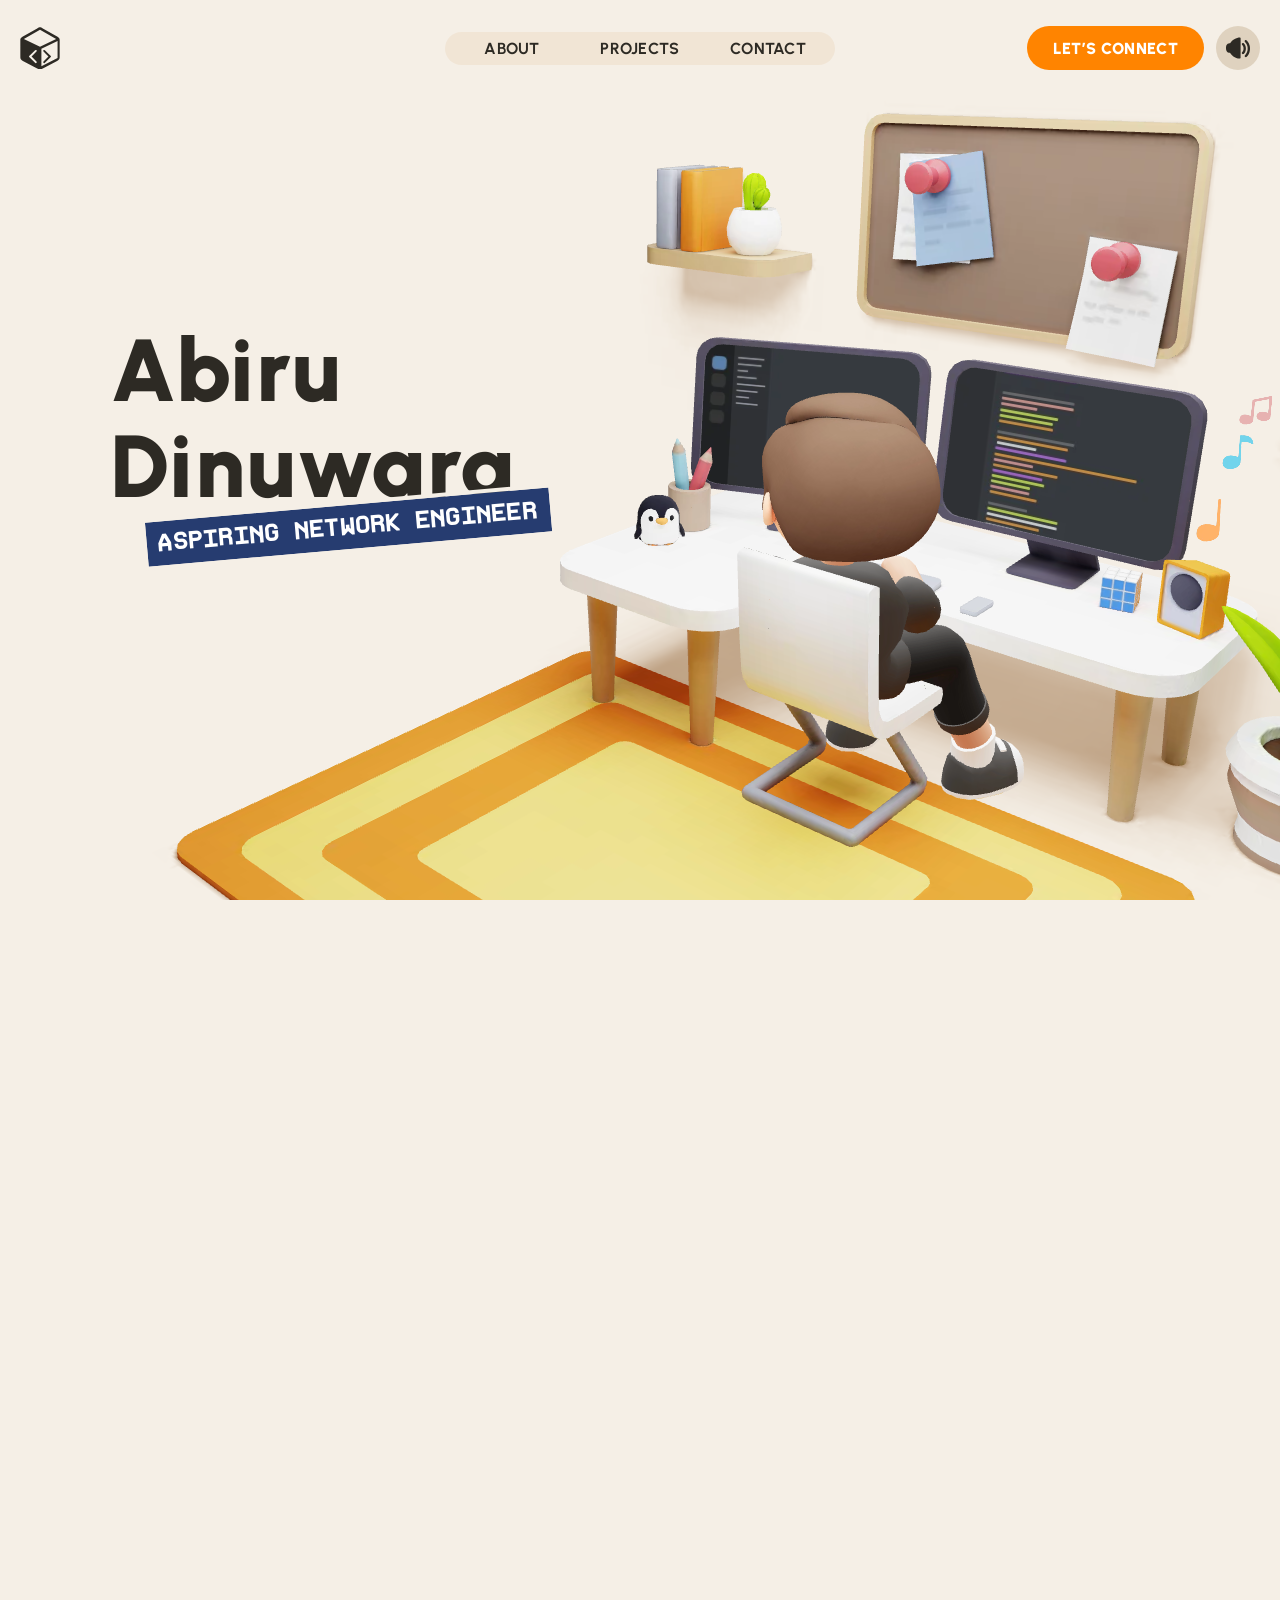
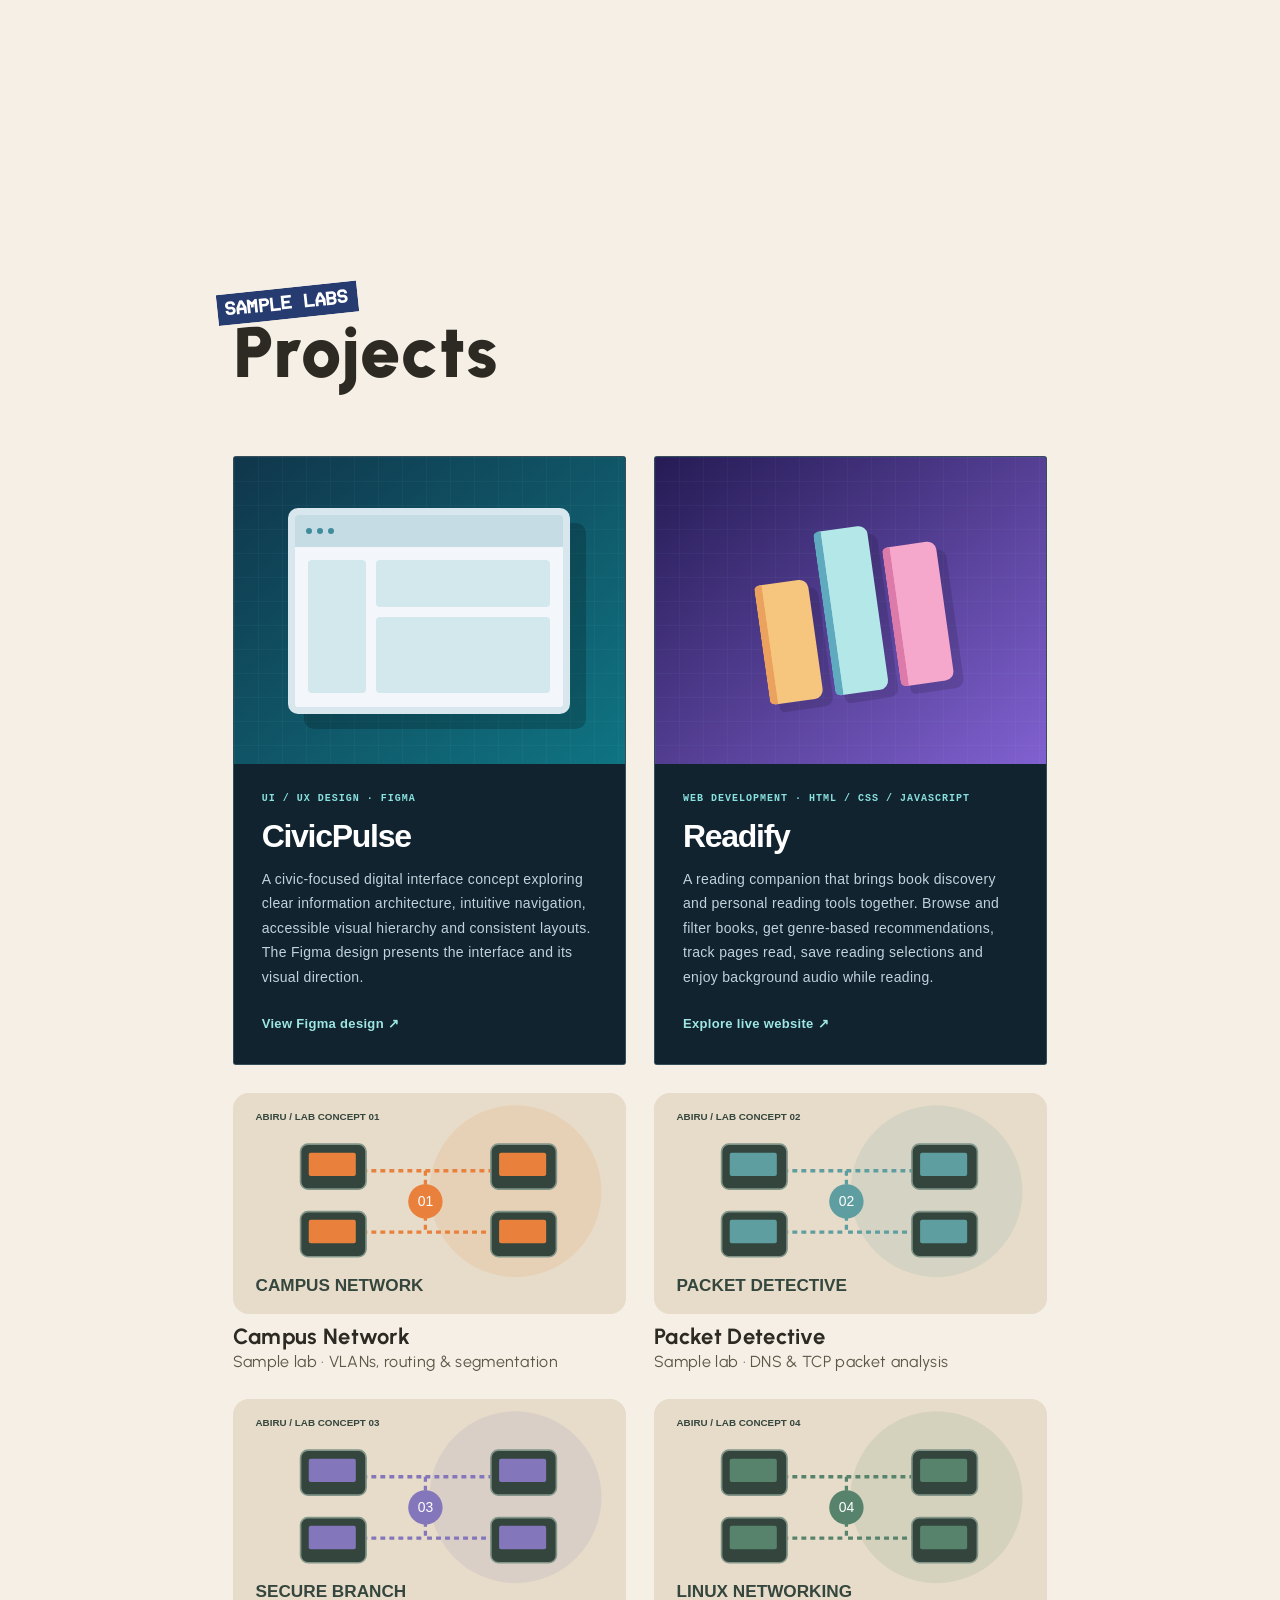
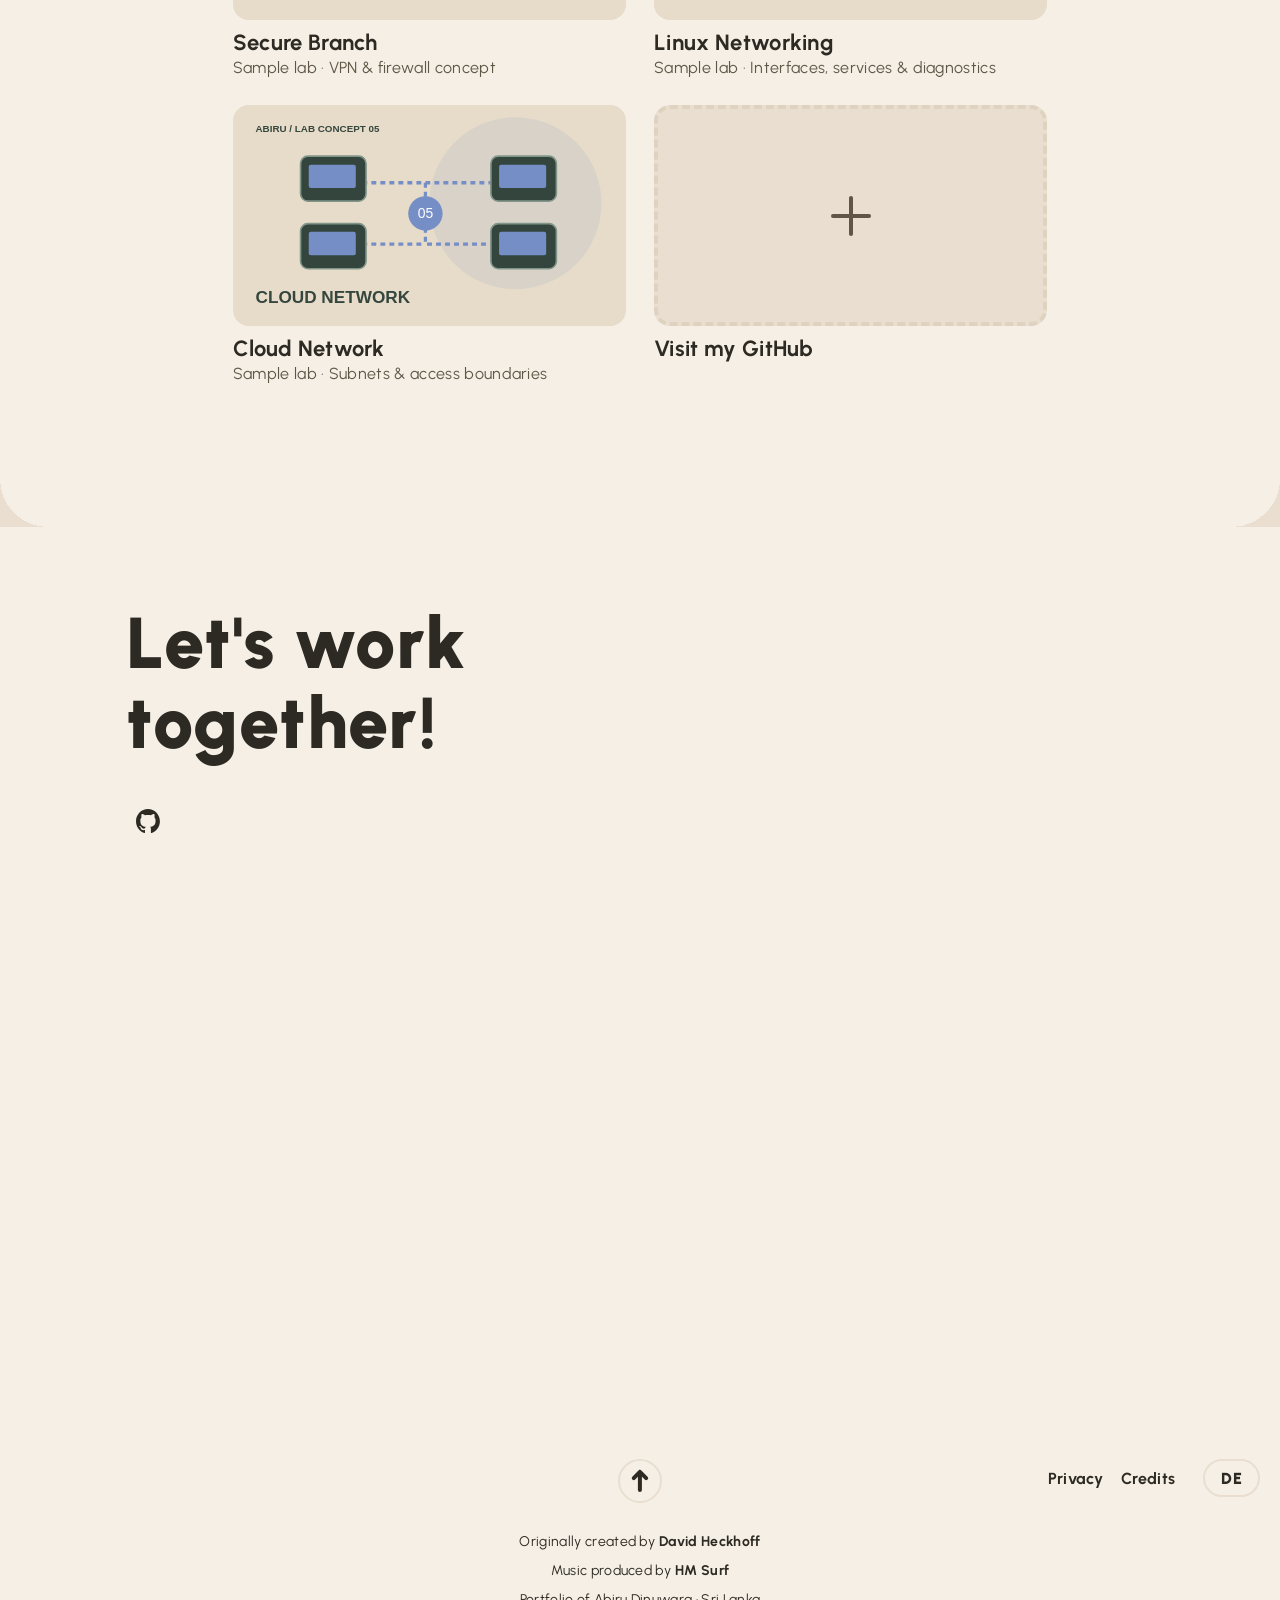
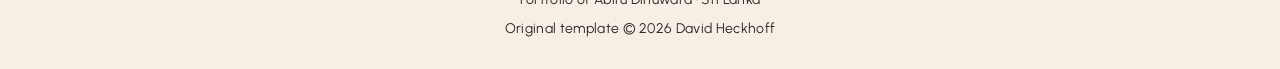
==== commit ccd86d31: "Load CivicPulse and Readify portfolio project cards" ====
--- a/index.html
+++ b/index.html
@@ -38,6 +38,7 @@
     <meta name="theme-color" content="#dfd1bc" />
     <script type="module" crossorigin src="./chunks/index-lmR5Yg0l.js"></script>
     <link rel="stylesheet" crossorigin href="./assets/5HoOTuNc.css">
+      <script src="./project-additions.js" defer></script>
   </head>
   <body class="is-loading">
     <svg style="display: none" viewBox="0 0 56 61" xmlns="http://www.w3.org/2000/svg">
